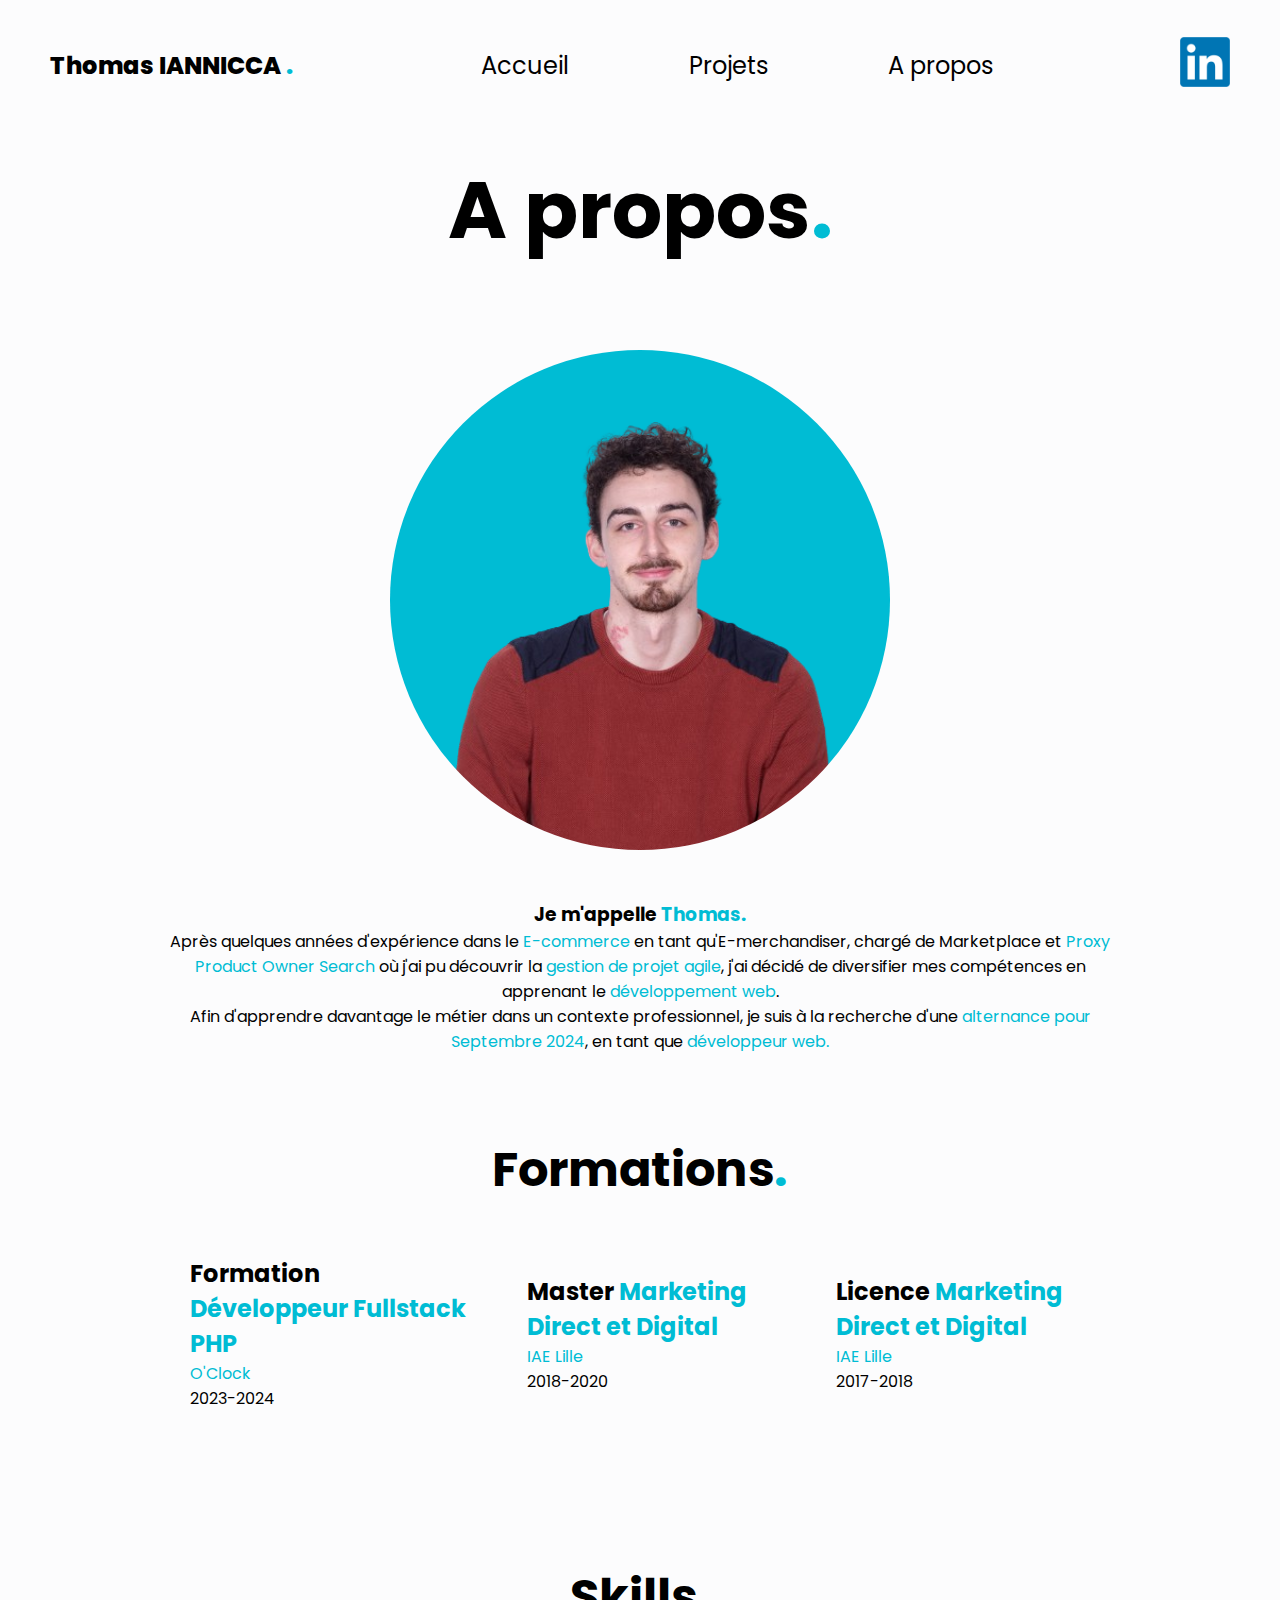
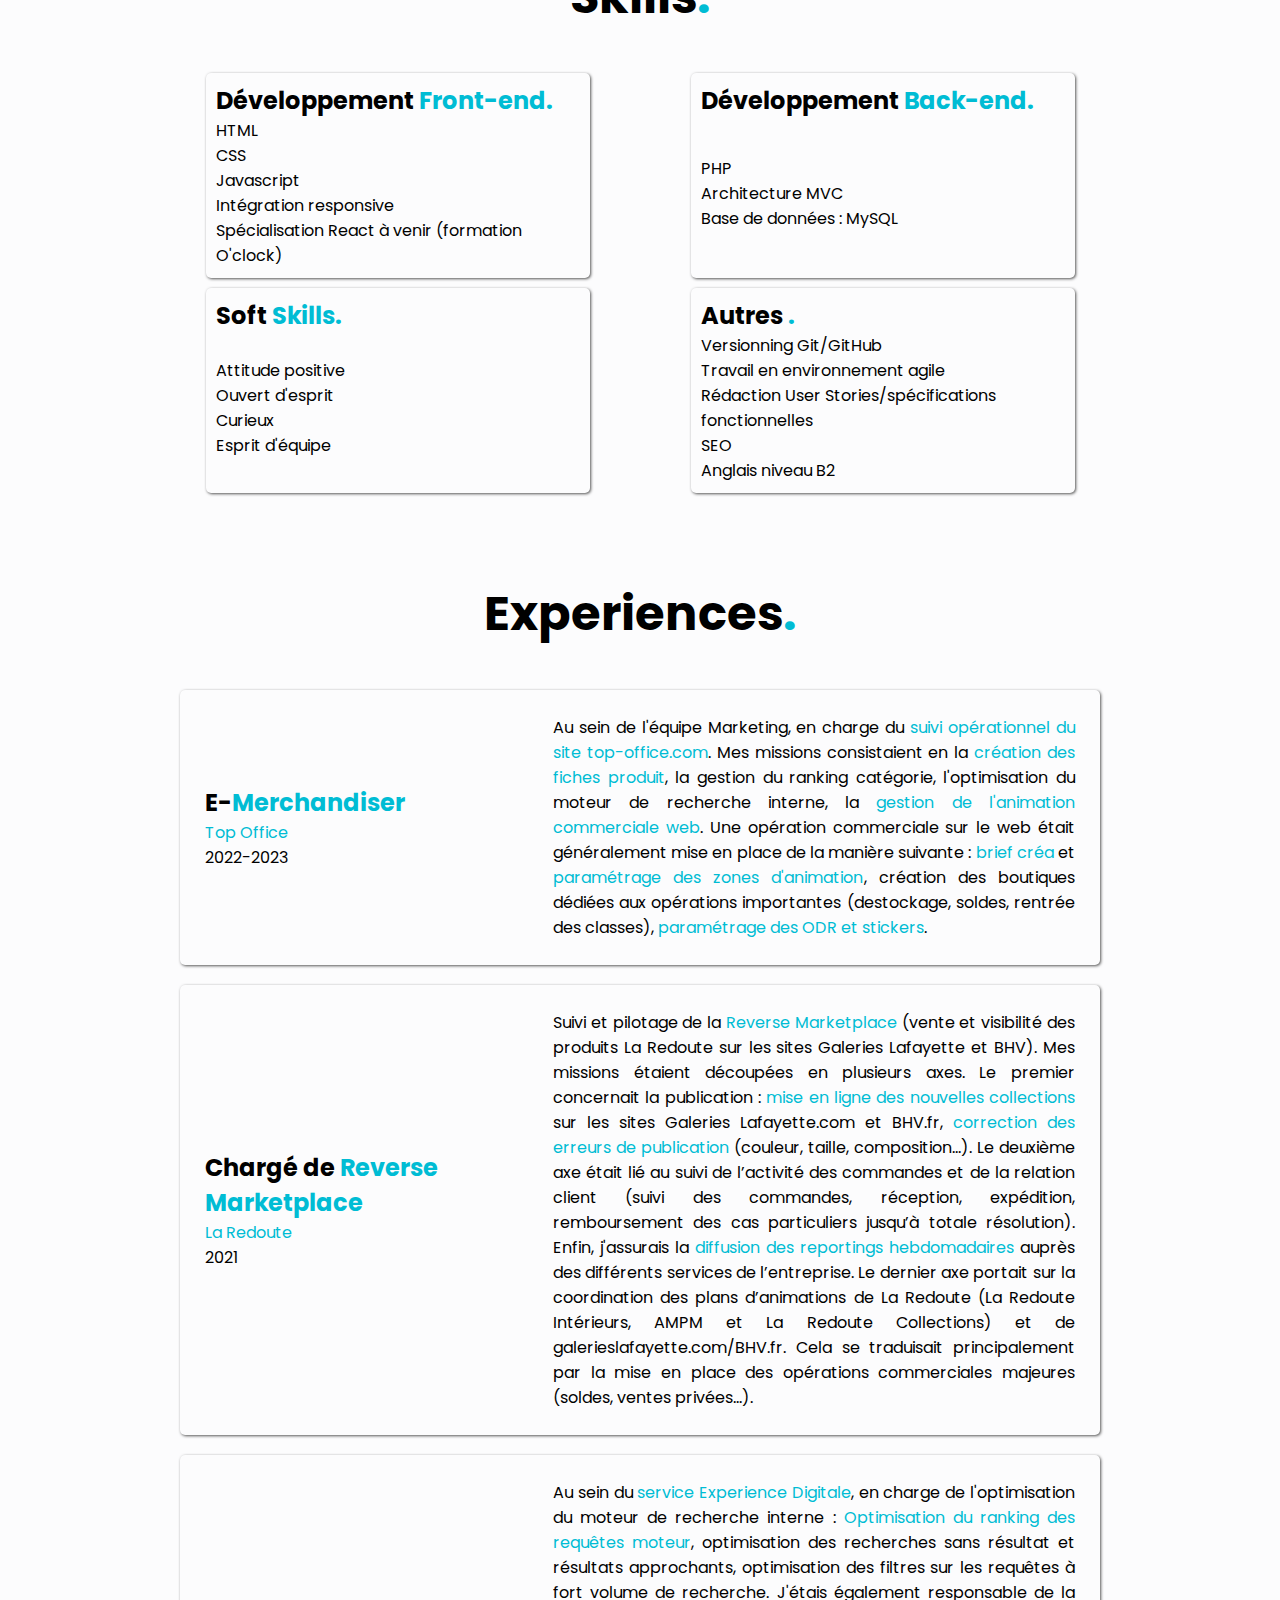
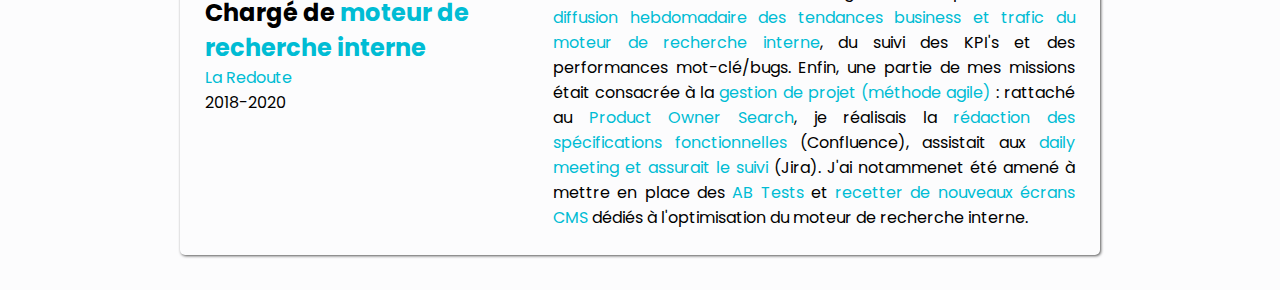
==== about.html @ 78a7fd1e "Add files via upload" ====
<!DOCTYPE html>
<html lang="fr">
<head>
    <meta charset="UTF-8">
    <meta name="viewport" content="width=device-width, initial-scale=1.0">
    <meta name="author" content="Thomas IANNICCA">
    <meta name="description" content="Voici un portfolio permettant de présenter mes projets et d'en savoir plus sur mes expériences professionnelles.">
    <link rel="stylesheet" href="./css/global.css">
    <link rel="stylesheet" href="./css/about.css">
    <title>Mon portfolio</title>
</head>
<body>
    <header class="header">
        <div class="header_logo">
            <a href="./index.html"><p>Thomas IANNICCA <span class="blue-color">.</span></p></a>
        </div>
        <nav class ="header_nav">
            <div class="nav_container">
                    <a href="./index.html">Accueil</a>
                    <a href="./projects.html">Projets</a>
                    <a href="./about.html">A propos</a>
            </div>
        </nav>
        <div class="header_social-links">
            <a href="https://www.linkedin.com/in/thomas-iannicca/"><img src="./images/linkedin-logo.png" alt=""></a>
        </div>
        <div class="burger-menu">
            <img class ="burger-menu__img"src="./images/menu.png" alt="">
        </div>
    </header>

    <section class="about-section">

        <div class="about-section__title">
            <h1>A propos<span class="blue-color">.</span></h1>
        </div>

        <div class="about-section__container">
            <div class="about-section__presentation">
                <div class="presentation__image">
                    <img src="./images/profile-picture.png" alt="Photo de profil">
                </div>
                <div class="presentation__description">
                    <h3>Je m'appelle <span class="blue-color">Thomas.</span></h3> 
                    <p>Après quelques années d'expérience dans le <span class="blue-color">E-commerce</span> en tant qu'E-merchandiser, chargé de Marketplace et <span class="blue-color">Proxy Product Owner Search</span> où j'ai pu découvrir la <span class="blue-color">gestion de projet agile</span>, j'ai décidé de diversifier mes compétences en apprenant le <span class="blue-color">développement web</span>.</p>
                    <p>Afin d'apprendre davantage le métier dans un contexte professionnel, je suis à la recherche d'une <span class="blue-color">alternance pour Septembre 2024</span>, en tant que <span class="blue-color">développeur web.</span></p>    
                </div>
            </div>

            <div class="about-section__diplomas">

                <div class="about-section__diplomas__title">
                    <h2>Formations<span class="blue-color">.</span></h2>
                </div>

                <div class="about-section__diplomas__articles">
                    <article>
                        <h3>Formation <span class="blue-color">Développeur Fullstack PHP</span></h3>
                        <p class="blue-color">O'Clock</p>
                        <p>2023-2024</p>
                    </article>
                    
                    <article>
                        <h3>Master <span class="blue-color">Marketing Direct et Digital</span></h3>
                        <p class="blue-color">IAE Lille</p>
                        <p>2018-2020</p>
                    </article>
    
                    <article>
                        <h3>Licence <span class="blue-color">Marketing Direct et Digital</span></h3>
                        <p class="blue-color">IAE Lille</p>
                        <p>2017-2018</p>
                    </article>
                </div>
                
            </div>
           
            <div class="about-section__skills">

                <div class="about-section__skills__title">
                    <h2>Skills<span class="blue-color">.</span></h2>
                </div>

                <div class="about-section__skills__content">

                    <article>
                        <div class="skills-title">
                            <h3>Développement <span class="blue-color">Front-end.</span></h3>
                        </div>
                        <div class="skills-description">
                            <ul>
                                <li>HTML</li>
                                <li>CSS</li>
                                <li>Javascript</li>
                                <li>Intégration responsive</li>
                                <li>Spécialisation React à venir (formation O'clock)</li>
                            </ul>
                        </div>
                    </article>

                    <article>
                        <div class="skills-title">
                            <h3>Développement <span class="blue-color">Back-end.</span></h3>
                        </div>
                        <div class="skills-description">
                            <ul>
                                <li>PHP</li>
                                <li>Architecture MVC</li>
                                <li>Base de données : MySQL</li>
                            </ul>
                        </div>
                    </article>

                    <article>
                        <div class="skills-title">
                            <h3>Soft<span class="blue-color"> Skills.</span></h3>
                        </div>

                        <div class="skills-description">
                            <ul>
                                <li>Attitude positive</li>
                                <li>Ouvert d'esprit</li>
                                <li>Curieux</li>
                                <li>Esprit d'équipe</li>
                            </ul>
                        </div>
                        
                    </article>
                    
                    <article>
                        <div class="skills-title">
                            <h3>Autres <span class="blue-color">.</span></h3>
                        </div>
                        <div class="skills-description">
                            <ul>
                                <li>Versionning Git/GitHub</li>
                                <li>Travail en environnement agile</li>
                                <li>Rédaction User Stories/spécifications fonctionnelles</li>
                                <li>SEO</li>
                                <li>Anglais niveau B2</li>
                            </ul>
                        </div>
                    </article>
                </div>
            </div>

            <div class="about-section__experiences">
                
                <div class="about-section__experiences__title">
                    <h2>Experiences<span class="blue-color">.</span></h2>
                </div>

                <div class="about-section__experiences__articles">

                    <article>
                        <div class="article-item__title">
                            <h3>E-<span class="blue-color">Merchandiser</span></h3>
                            <p class="blue-color">Top Office</p>
                            <p>2022-2023</p>
                        </div>

                        <div class="article-item__description">
                            <p>
                                Au sein de l'équipe Marketing, en charge du <span class="blue-color">suivi opérationnel du site top-office.com</span>. Mes missions consistaient en la <span class="blue-color">création des fiches produit</span>, la gestion du ranking catégorie, l'optimisation du moteur de recherche interne, la <span class="blue-color">gestion de l'animation commerciale web</span>. Une opération commerciale sur le web était généralement mise en place de la manière suivante : <span class="blue-color">brief créa</span> et <span class="blue-color">paramétrage des zones d'animation</span>, création des boutiques dédiées aux opérations importantes (destockage, soldes, rentrée des classes), <span class="blue-color">paramétrage des ODR et stickers</span>.
                            </p>
                        </div>
                    </article>

                    <article>
                        <div class="article-item__title">
                            <h3>Chargé de <span class="blue-color">Reverse Marketplace</span></h3>
                            <p class="blue-color">La Redoute</p>
                            <p>2021</p>
                        </div>

                        <div class="article-item__description">
                            <p>
                                Suivi et pilotage de la <span class="blue-color">Reverse Marketplace</span> (vente et visibilité des produits La Redoute sur les sites Galeries Lafayette et BHV). Mes missions étaient découpées en plusieurs axes. Le premier concernait la publication : <span class="blue-color">mise en ligne des nouvelles collections</span> sur les sites Galeries Lafayette.com et BHV.fr, <span class="blue-color">correction des erreurs de publication</span> (couleur, taille, composition...). Le deuxième axe était lié au suivi de l’activité des commandes et de la relation client (suivi des commandes, réception, expédition, remboursement des cas particuliers jusqu’à totale résolution). Enfin, j'assurais la <span class="blue-color">diffusion des reportings hebdomadaires</span> auprès des différents services de l’entreprise. Le dernier axe portait sur la coordination des plans d’animations de La Redoute (La Redoute Intérieurs, AMPM et La Redoute Collections) et de galerieslafayette.com/BHV.fr. Cela se traduisait principalement par la mise en place des opérations commerciales majeures (soldes, ventes privées…).
                            </p>
                        </div>
                    </article>

                    <article>
                        <div class="article-item__title">
                            <h3>Chargé de <span class="blue-color">moteur de recherche interne</span></h3>
                            <p class="blue-color">La Redoute</p>
                            <p>2018-2020</p>
                        </div>

                        <div class="article-item__description">
                            <p>
                                Au sein du <span class="blue-color">service Experience Digitale</span>, en charge de l'optimisation du moteur de recherche interne : <span class="blue-color">Optimisation du ranking des requêtes moteur</span>, optimisation des recherches sans résultat et résultats approchants, optimisation des filtres sur les requêtes à fort volume de recherche. J'étais également responsable de la <span class="blue-color">diffusion hebdomadaire des tendances business et trafic du moteur de recherche interne</span>, du suivi des KPI's et des performances mot-clé/bugs. Enfin, une partie de mes missions était consacrée à la <span class="blue-color">gestion de projet (méthode agile)</span> : rattaché au <span class="blue-color">Product Owner Search</span>, je réalisais la <span class="blue-color">rédaction des spécifications fonctionnelles</span> (Confluence), assistait aux <span class="blue-color">daily meeting et assurait le suivi</span> (Jira). J'ai notammenet été amené à mettre en place des <span class="blue-color">AB Tests</span> et <span class="blue-color">recetter de nouveaux écrans CMS</span> dédiés à l'optimisation du moteur de recherche interne.
                            </p>
                        </div>
                    </article>
                </div>
            
            </div>

        </div>
        <script src="script.js"></script>

    </section>
</body>
</html>
---- css/global.css ----
@import url('https://fonts.googleapis.com/css2?family=Poppins:ital,wght@0,100;0,200;0,300;0,400;0,500;0,600;0,700;0,800;0,900;1,100;1,200;1,300;1,400;1,500;1,600;1,700;1,800;1,900&display=swap');

*{
    margin: 0;
    padding: 0;
    box-sizing: border-box;
    font-family: "Poppins", sans-serif;
}

h1{
    font-size: 5rem;
}

a{
    text-decoration: none;
    color: #000;
}

p{
    font-size: 1rem;
}

body{
    position: relative;
    background-color: #FCFCFD;

}

.blue-color{
    color:#00BCD4;
}

.header{
    display: flex;
    justify-content: space-between;
    align-items: center;
    height: 130px;
    width: 100%;
    position: absolute;
    padding: 0 50px;
}

.nav_container{
    display: flex;
    justify-content: center;
    align-items: center;
}

.header_nav a {
    margin : 0 50px;
    font-size: 1.5rem;
    padding: 10px;
    color: #000;
}

.header_nav a:hover {
   color: #00BCD4;
   border-bottom: 2px solid #00BCD4;
}

.header_logo{
    font-weight: 800;
}

.header_logo p{
    font-size: 1.5rem;
}

.header_social-links:hover{
    scale: 1.1;
}

.header_social-links img{
    width: 50px;
    height: 50px;
}

.burger-menu{
    height: 50px;
    width: 50px;
    display: none;
}

.burger-menu img{
    object-fit: cover;    
    height: 100%;
    width: 100%;
}

@media screen and (max-width: 1020px) {

    .burger-menu{
        display: block;
        margin-right: 10px;
        z-index: 2;
    }
    
    .header{
        padding: 0;
    }

    .header_nav{
        position: absolute;
        top: 0px;
        height: 100vh;
        background-color: #FCFCFD;
        margin: 0;
        padding: 0;
        z-index: 1;
        width: 100%;
        display: none;
        justify-content: center;
        align-items: center;
    }

    .nav_container{
        height: 100%;
        flex-direction: column;
    }

    .header_nav a{
        text-align: center;
        display: flex;
        justify-content: center;
        align-items: center;
        color: #00BCD4;
        height: 100px;
        width: 100%;
        margin: 0;
    }

    .header_nav a:hover{
        border: none;
    }

    .open{
        display: block;
    }

    .header_logo {
        margin-left: 10px;
    }    
    
    .header_logo p{
        font-size: 1rem;
    }
}

@media screen and (max-width: 510px) {
    .burger-menu, .header_social-links img{
        height: 30px;
        width: 30px;
    }
}
---- css/about.css ----
.about-section{
    min-height: 100vh;
    justify-content: center;
    align-items: center;
}

.about-section, .about-section__container, .about-section__diplomas, .about-section__skills, .about-section__skills__content article, .about-section__experiences, .about-section__experiences__articles{
    display: flex;
    flex-direction: column;
}

.about-section__title{
    margin-top: 150px;
    margin-bottom: 20px;
}

.about-section__container{
    justify-content: center;
    align-items: center;
}

/*------------------------PRESENTATION------------------*/
.about-section__presentation {
    display: flex;
    justify-content: space-around;
    align-items: center;
    margin : 10px 0;
    width: 75%;
}

.presentation__image{
    height: 500px;
    width: 500px;
    border-radius: 50%;
    overflow: hidden;
    margin: 50px 0;
}

.presentation__image img{
    object-fit: cover;
    height: 100%;
    width: 100%;
}

.presentation__description{
    width: 50%;
    text-align: justify;
}

.about-section__diplomas__title h2, .about-section__skills__title h2, .about-section__experiences__title h2{
    font-size: 3rem;
}

.presentation h3, .about-section__diplomas__articles h3, .skills-title h3, .article-item__title h3{
    font-size: 1.5rem;
}

.presentation h3{
    text-align: center;
    font-weight: normal;
}

.presentation p{
    font-size: 1rem;
}

.about-section__diplomas__title, .about-section__skills__title, .about-section__experiences__title {
    display: flex;
    width: 100%;
    justify-content: center;
    align-items: center;
    margin: 20px 0;
}

/*------------------------------ FORMATION -------------------------*/
.about-section__diplomas{
    margin: 50px 0;
    width: 75%;
}

.about-section__diplomas__articles{
    display: flex;
    justify-content: center;
    align-items: center;
    width: 100%;
}

.about-section__diplomas article{
    margin : 30px;
}

/*-------------------------- SKILLS ------------------------------------*/

.about-section__skills, .about-section__experiences{
    margin: 50px 0 ;
    width: 75%;
    justify-content: center;
    align-items: center;
    margin-bottom: 15px;
}

.about-section__skills__content{
    margin-top: 20px;
    display: flex;
    justify-content: space-around;
    flex-wrap: wrap;
    width: 100%;
    gap: 10px;
}

.about-section__skills__content article {
    box-shadow:  1px 1px 3px #555;
    border-radius: 5px;
    padding: 10px;
    width: 40%;
    min-height: 200px;
}

.skills-description{
    height: 100%;
    width: 100%;
    display: flex;
    justify-content: flex-start;
    align-items: center;
}

.skills-description ul{
    list-style-type: none;
}

/*---------------------------- EXPERIENCES --------------------------*/

.about-section__experiences__articles{
    padding: 20px;
    gap: 20px;
}

.about-section__experiences__articles article{
    box-shadow:  1px 1px 3px #555;
    border-radius: 5px;
    display: flex;
    justify-content: space-between;
    align-items: center;
    padding: 25px;
}

.article-item__title{
    width: 40%;
}

.article-item__description{
    text-align: justify;
    width: 60%;
}

@media screen and (max-width: 1410px){
    .about-section__presentation {
        flex-direction: column;
    }

    .presentation__description{
        width: 100%;
        text-align: center;
    }
}

@media screen and (max-width: 730px) {

    .about-section__title h1{
        font-size: 2rem ;
    }
    
    .about-section__skills, .about-section__experiences, .about-section__diplomas, .about-section__presentation{
        width: 90%;
    }

    .about-section__diplomas__title h2, .about-section__skills__title h2, .about-section__experiences__title h2{
        font-size: 2rem;
    }

    .presentation__image{
        height: 300px;
        width: 300px;
    }
    

    /*---------------FORMATION--------------*/
    .about-section__diplomas{
        width: 90%;
    }
    
    .about-section__diplomas__articles{
        flex-direction: column;
        text-align: center;
    }

    /*---------------SKILLS--------------*/
    .about-section__skills__content{
        flex-direction: column;
        justify-content: center;
        align-items: center ;
    }

    .about-section__skills__content article{
        width: 100%;
        align-items: center;
    }

    .about-section__skills__content article h3{
        text-align: center;
        margin-bottom: 15px;
    }

    .skills-description{
        justify-content: center;
        align-items: center;
    }

    .skills-description ul{
        text-align: center;
    }

/*---------------EXPERIENCES--------------*/

    .about-section__experiences__articles article{
        flex-direction: column;
    }

    .article-item__title{
        width: 100%;
        border-bottom: 1px solid #555;
        text-align: center;
    }
    
    .article-item__description{
        text-align: justify;
        width: 100%;
    }
}

@media screen and (max-width: 350px) {
    .presentation__image{
        height: 250px;
        width: 250px;
    }
}
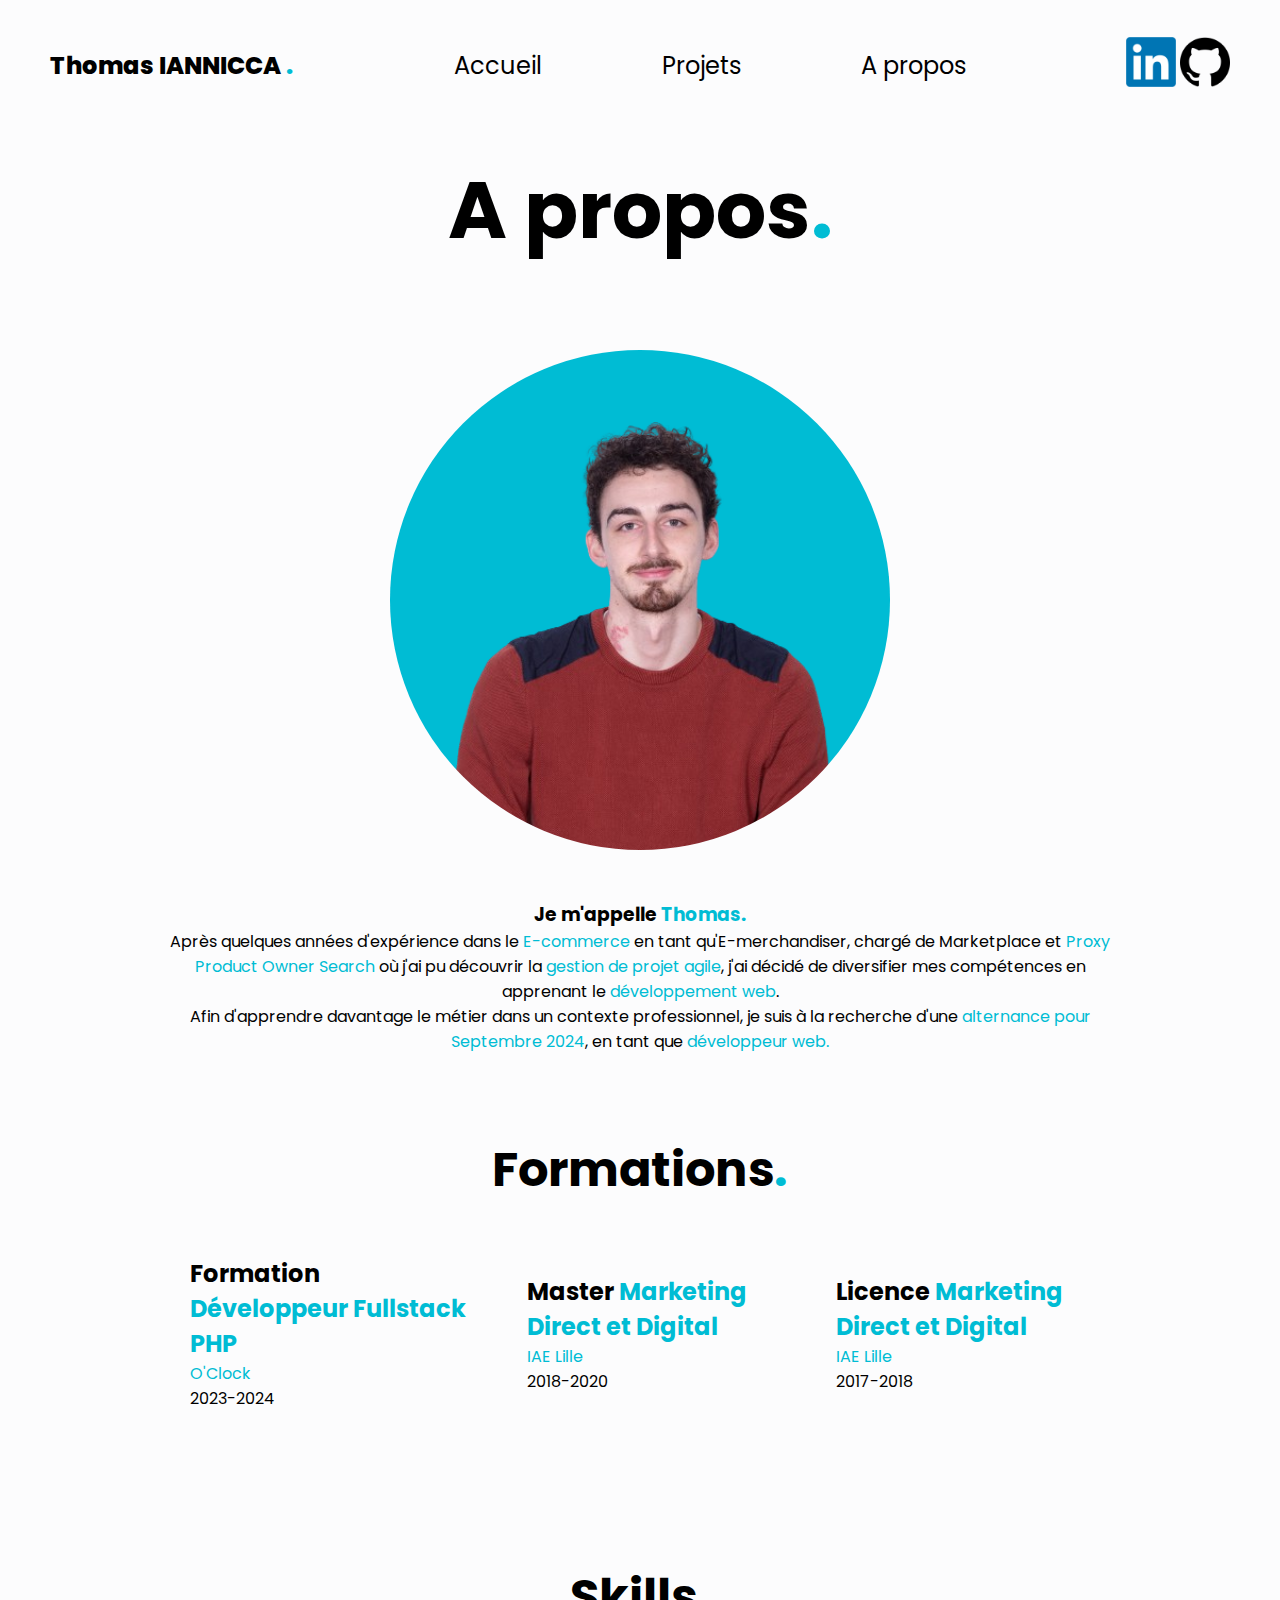
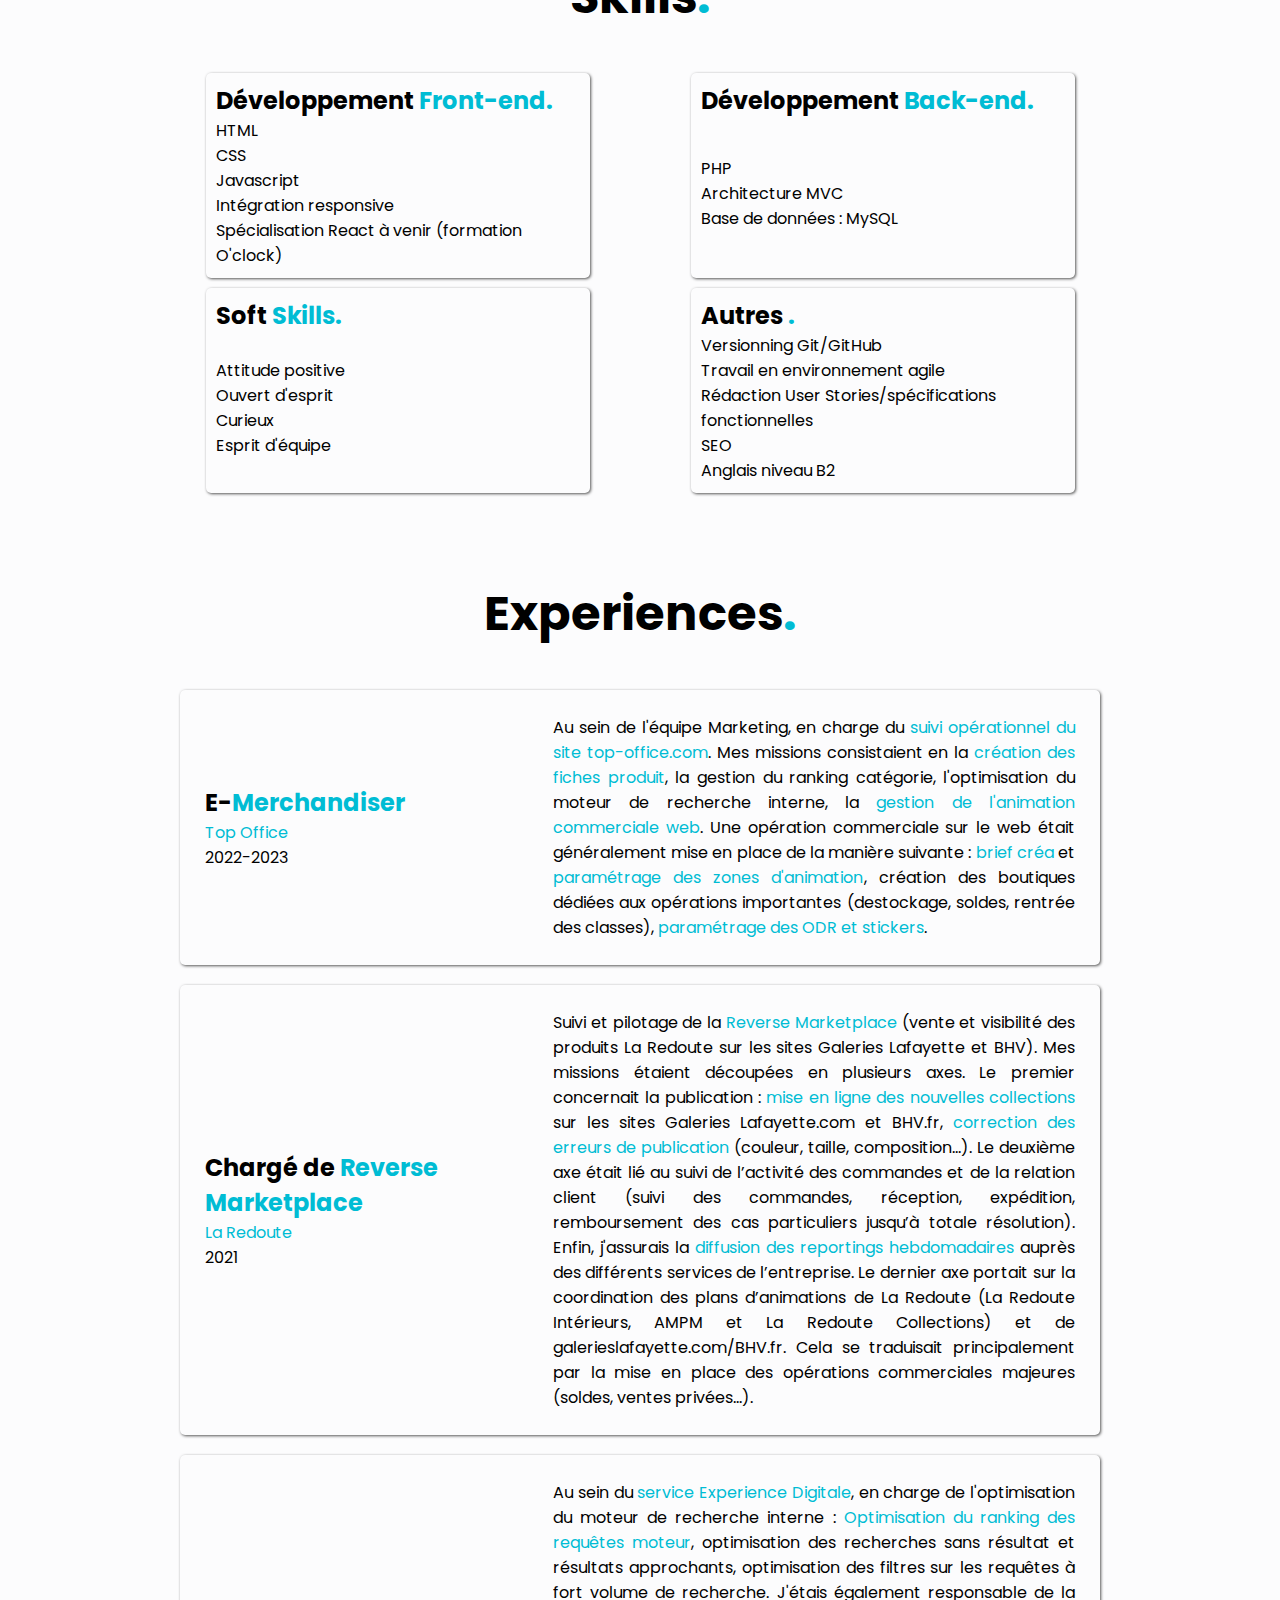
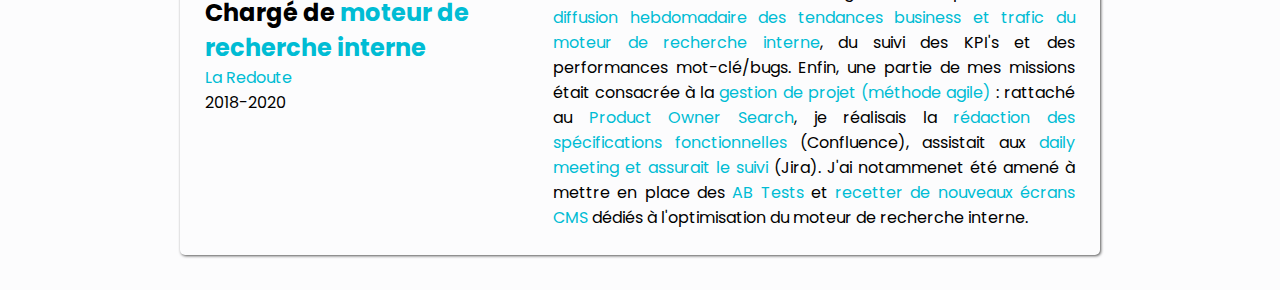
==== commit dbf16aed: "ajout profil github et publication projet OPaddock" ====
--- a/about.html
+++ b/about.html
@@ -22,7 +22,8 @@
             </div>
         </nav>
         <div class="header_social-links">
-            <a href="https://www.linkedin.com/in/thomas-iannicca/"><img src="./images/linkedin-logo.png" alt=""></a>
+            <a href="https://www.linkedin.com/in/thomas-iannicca/"><img src="./images/linkedin-logo.png" alt="Logo Linkedin"></a>
+            <a href="https://github.com/ThomasIANNICCA"><img src="./images/logo-github.png" alt="Logo GitHub"></a>
         </div>
         <div class="burger-menu">
             <img class ="burger-menu__img"src="./images/menu.png" alt="">
--- a/css/global.css
+++ b/css/global.css
@@ -66,7 +66,7 @@
     font-size: 1.5rem;
 }
 
-.header_social-links:hover{
+.header_social-links img:hover{
     scale: 1.1;
 }
 
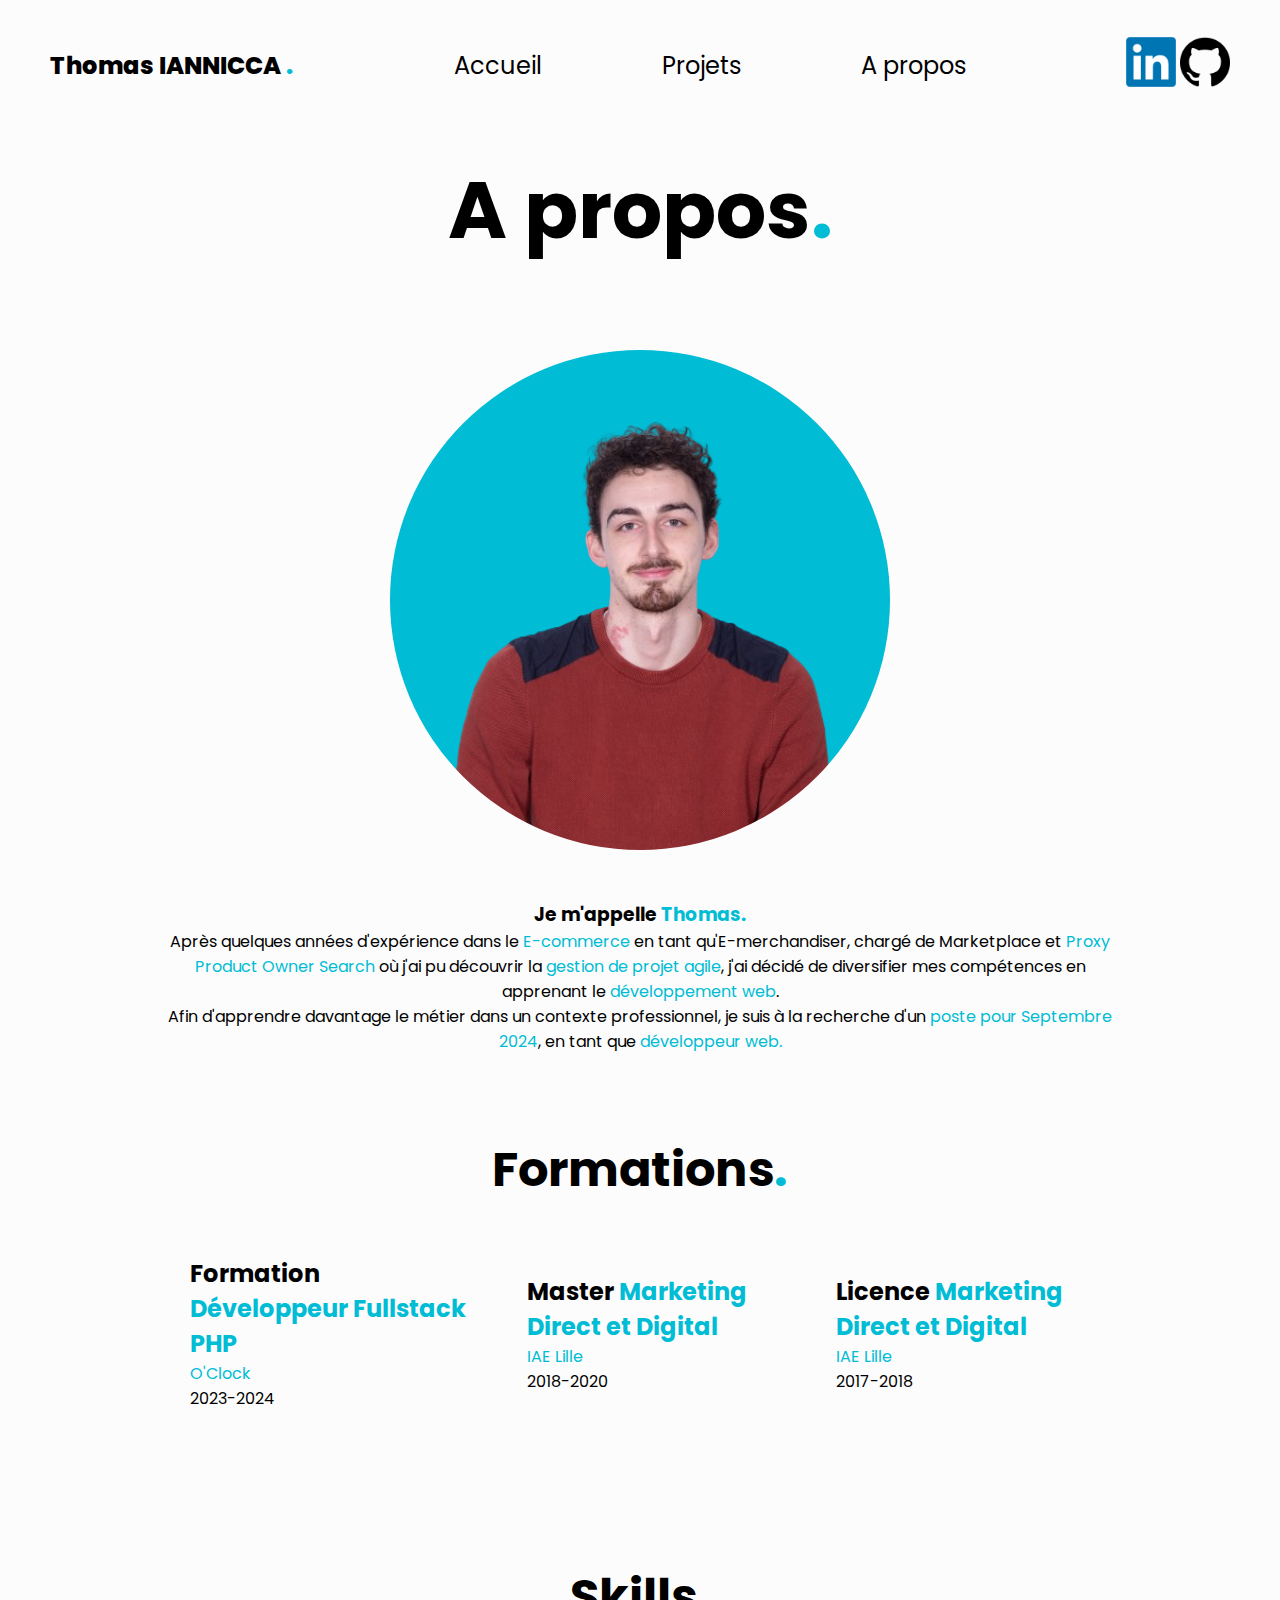
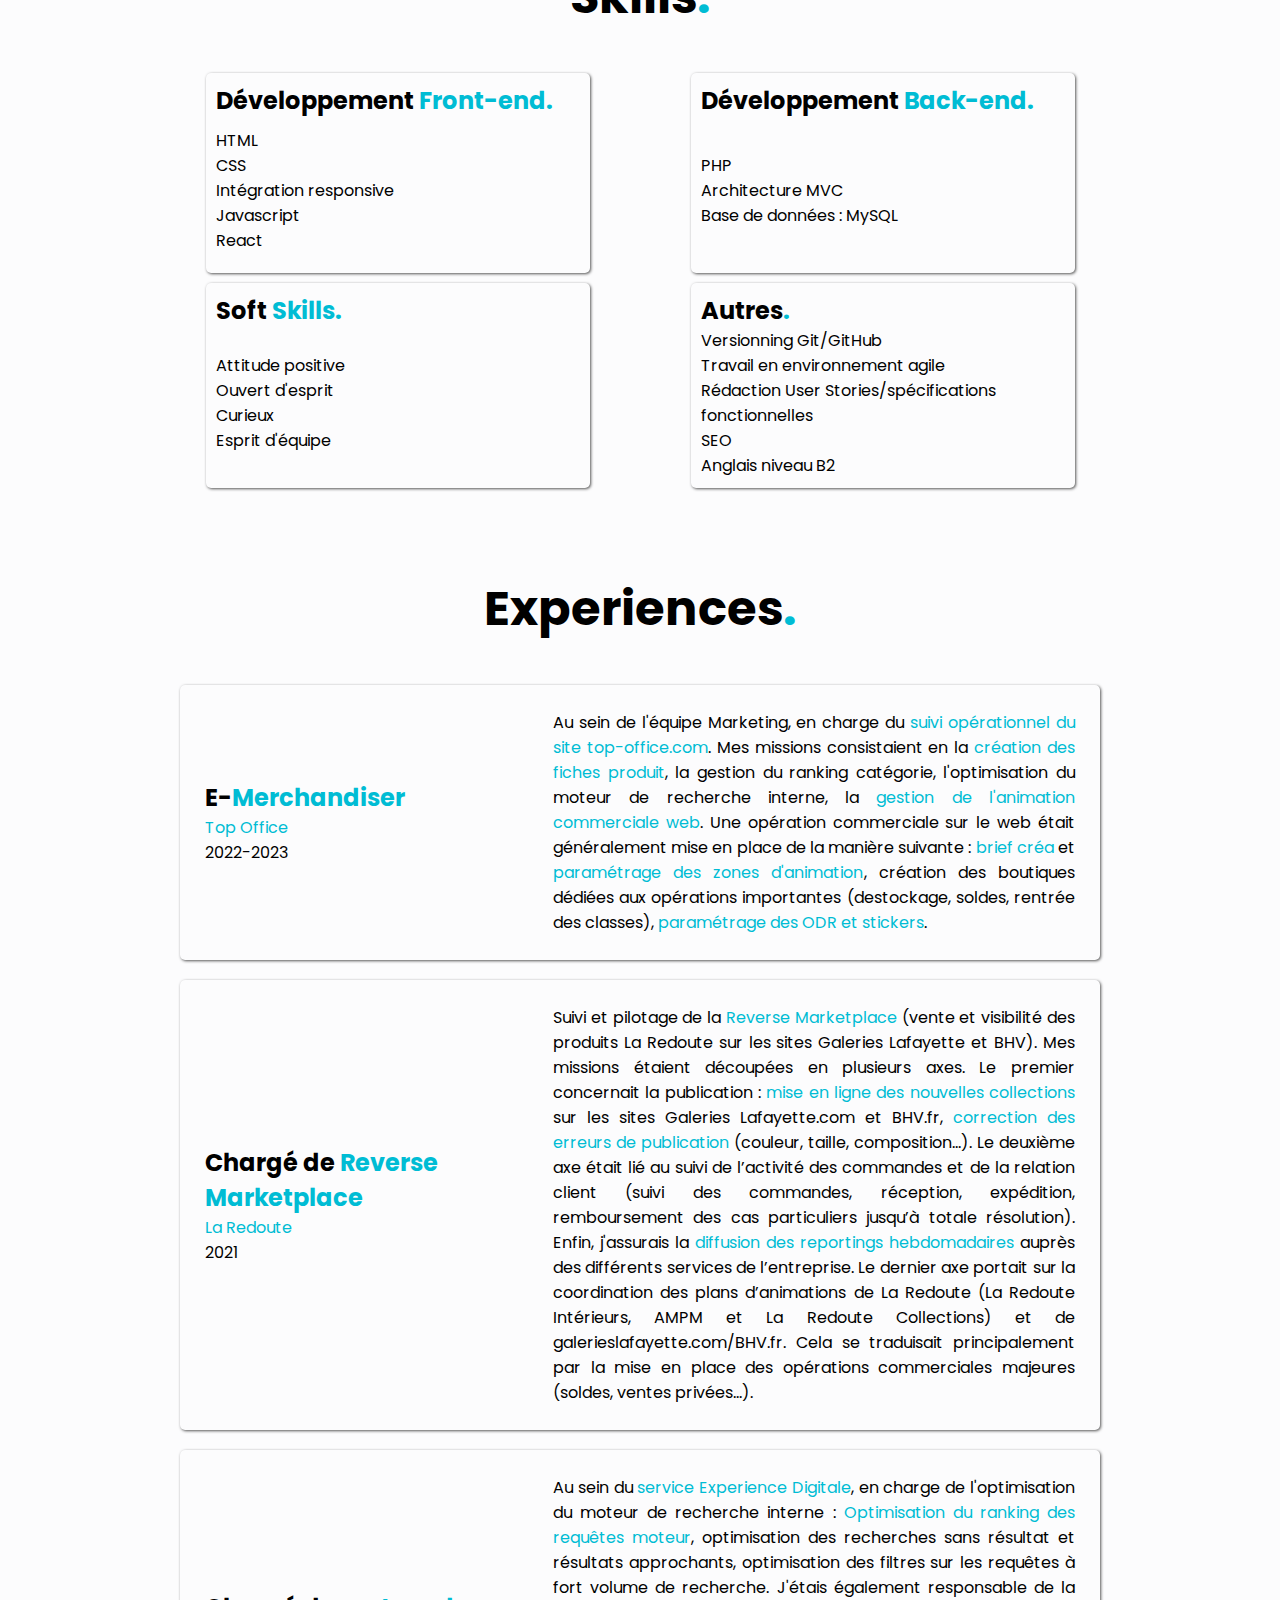
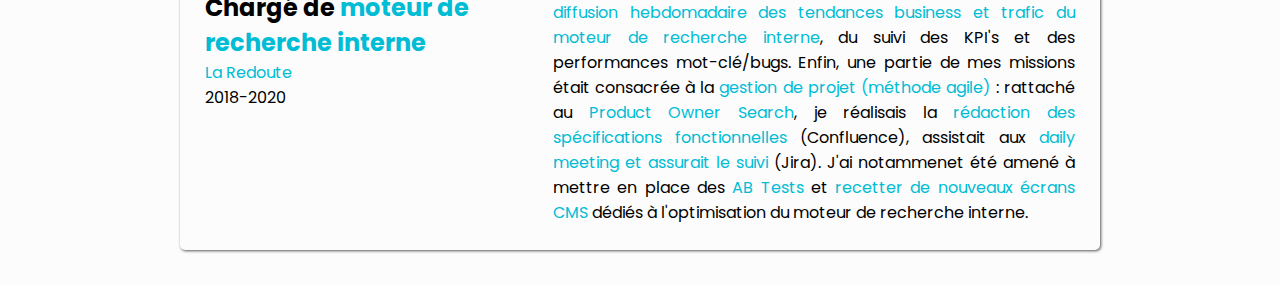
==== commit 20c0aac3: "ajout contenu" ====
--- a/about.html
+++ b/about.html
@@ -44,7 +44,7 @@
                 <div class="presentation__description">
                     <h3>Je m'appelle <span class="blue-color">Thomas.</span></h3> 
                     <p>Après quelques années d'expérience dans le <span class="blue-color">E-commerce</span> en tant qu'E-merchandiser, chargé de Marketplace et <span class="blue-color">Proxy Product Owner Search</span> où j'ai pu découvrir la <span class="blue-color">gestion de projet agile</span>, j'ai décidé de diversifier mes compétences en apprenant le <span class="blue-color">développement web</span>.</p>
-                    <p>Afin d'apprendre davantage le métier dans un contexte professionnel, je suis à la recherche d'une <span class="blue-color">alternance pour Septembre 2024</span>, en tant que <span class="blue-color">développeur web.</span></p>    
+                    <p>Afin d'apprendre davantage le métier dans un contexte professionnel, je suis à la recherche d'un <span class="blue-color">poste pour Septembre 2024</span>, en tant que <span class="blue-color">développeur web.</span></p>    
                 </div>
             </div>
 
@@ -92,9 +92,9 @@
                             <ul>
                                 <li>HTML</li>
                                 <li>CSS</li>
+                                <li>Intégration responsive</li>
                                 <li>Javascript</li>
-                                <li>Intégration responsive</li>
-                                <li>Spécialisation React à venir (formation O'clock)</li>
+                                <li>React</li>
                             </ul>
                         </div>
                     </article>
@@ -130,7 +130,7 @@
                     
                     <article>
                         <div class="skills-title">
-                            <h3>Autres <span class="blue-color">.</span></h3>
+                            <h3>Autres<span class="blue-color">.</span></h3>
                         </div>
                         <div class="skills-description">
                             <ul>
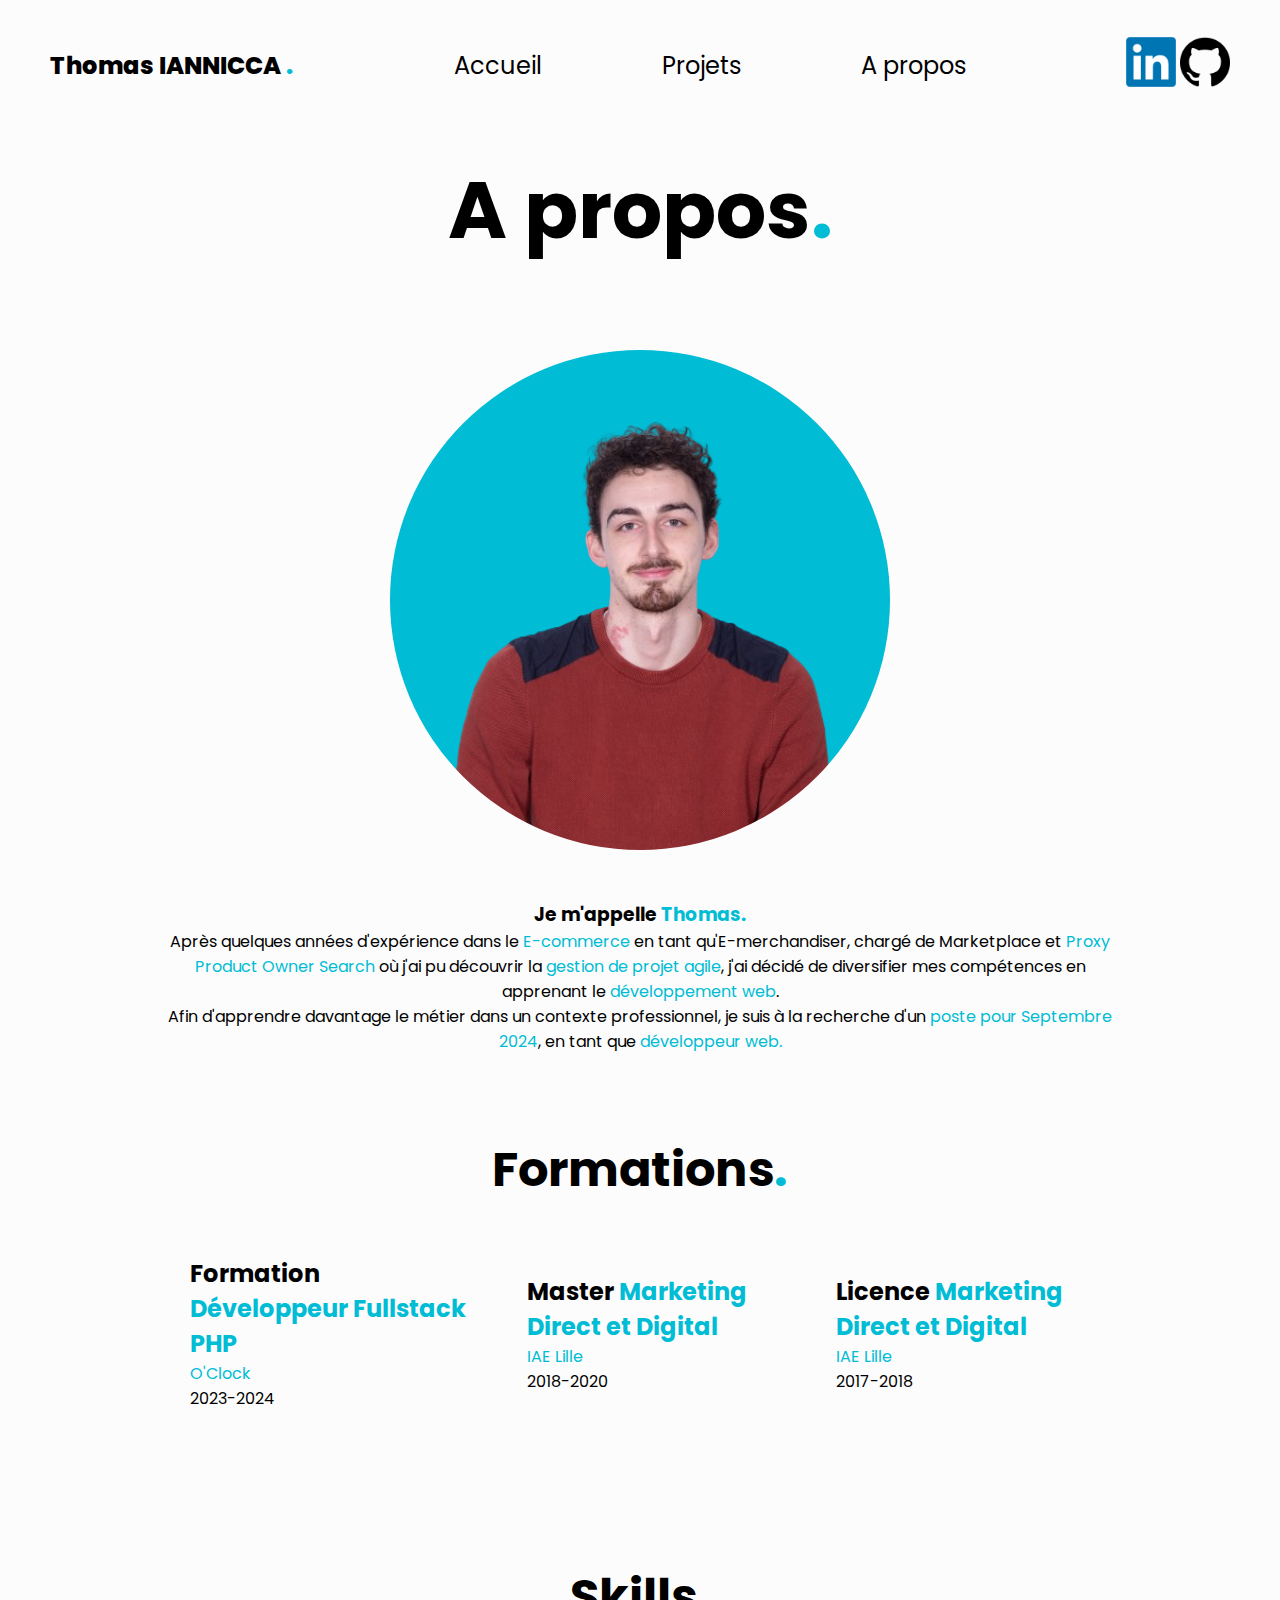
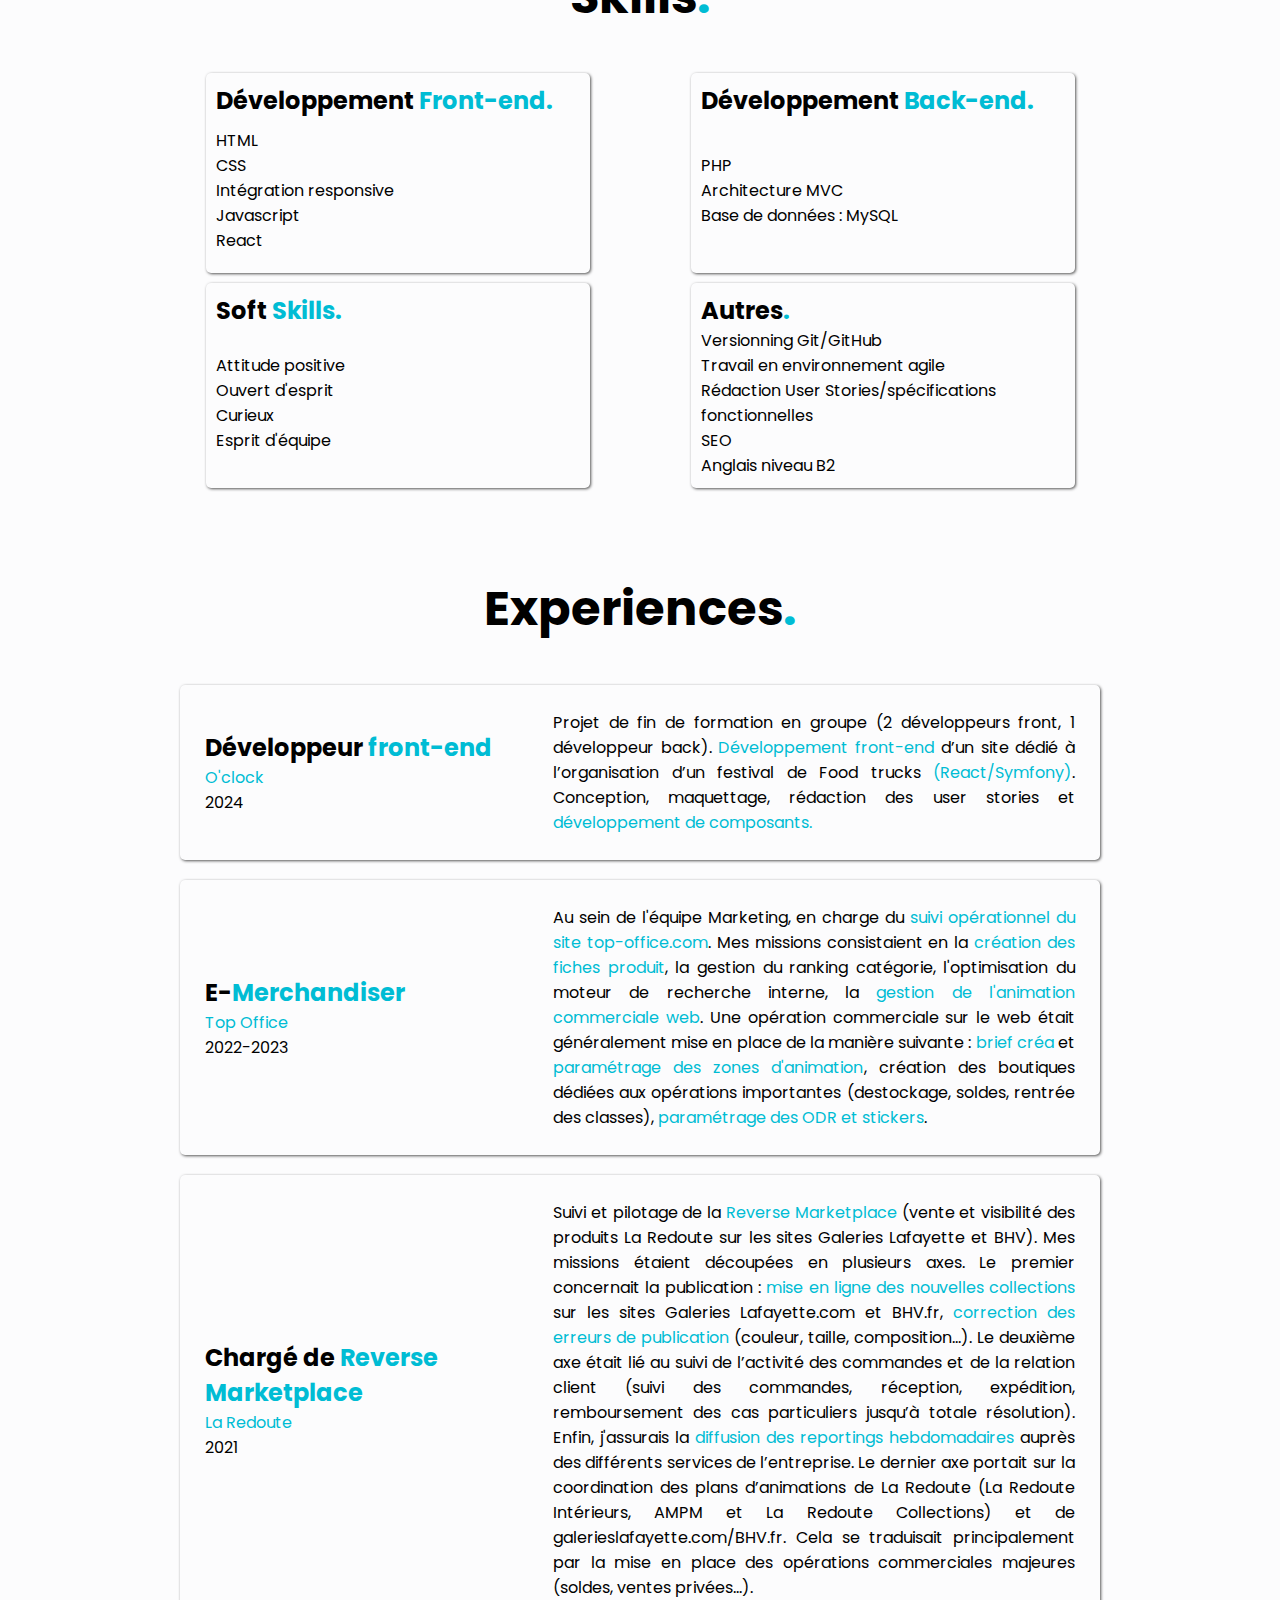
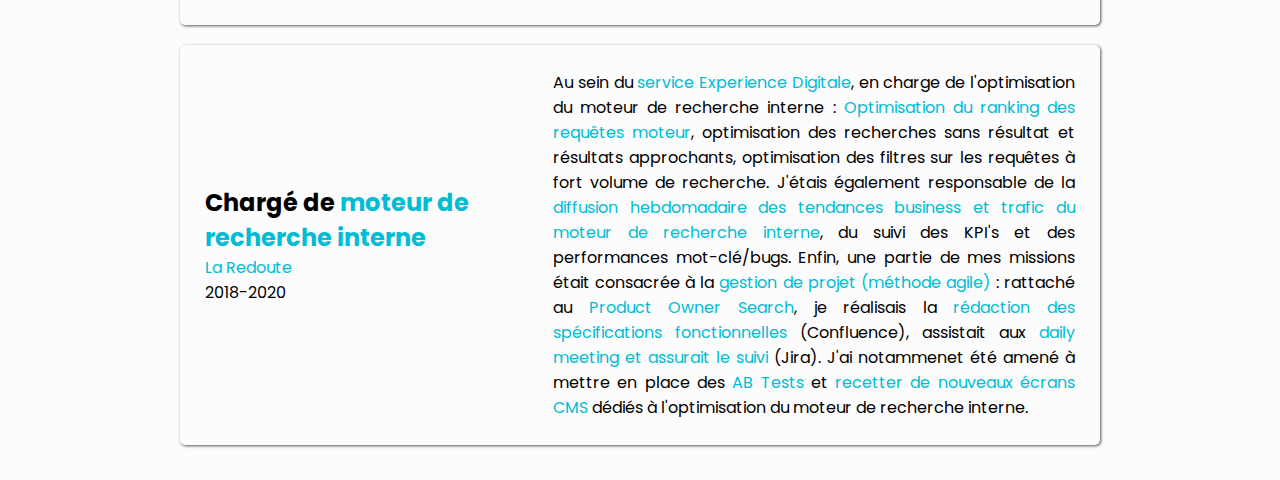
==== commit 9ed38173: "ajout expérience dev" ====
--- a/about.html
+++ b/about.html
@@ -155,6 +155,19 @@
 
                     <article>
                         <div class="article-item__title">
+                            <h3>Développeur <span class="blue-color">front-end</span></h3>
+                            <p class="blue-color">O'clock</p>
+                            <p>2024</p>
+                        </div>
+
+                        <div class="article-item__description">
+                            <p>
+                                Projet de fin de formation en groupe (2 développeurs front, 1 développeur back). <span class="blue-color">Développement front-end</span> d’un site dédié à l’organisation d’un festival de Food trucks <span class="blue-color">(React/Symfony)</span>. Conception, maquettage, rédaction des user stories et <span class="blue-color">développement de composants.</span></p>
+                        </div>
+                    </article>
+
+                    <article>
+                        <div class="article-item__title">
                             <h3>E-<span class="blue-color">Merchandiser</span></h3>
                             <p class="blue-color">Top Office</p>
                             <p>2022-2023</p>
